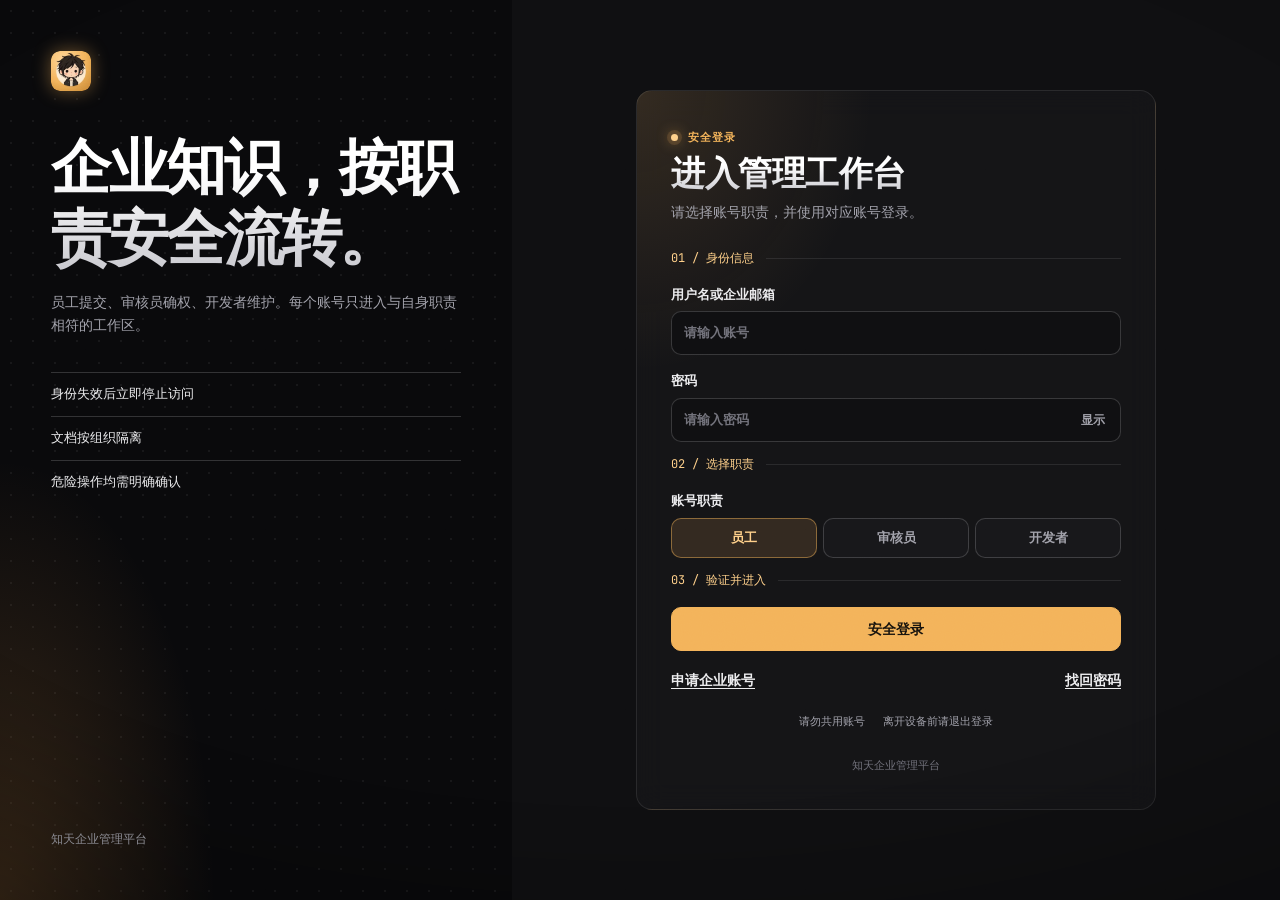
==== developer.html @ a1662280 "fix: 管理端上传上限读取后端配置" ====
<!doctype html>
<html lang="zh-CN">
  <head><meta charset="utf-8" /><meta name="viewport" content="width=device-width, initial-scale=1" /><title>开发者控制台 · 知天管理后台</title><link rel="icon" type="image/png" sizes="32x32" href="./css/brand/favicon-32.png?v=20260930"><link rel="apple-touch-icon" href="./css/brand/apple-touch-icon.png?v=20260930"><link rel="stylesheet" href="./css/style.css?v=lamp-node-20260930" /></head>
  <body>
    <div class="app-layout">
      <aside class="sidebar">
        <a class="brand" href="./developer.html"><span class="brand-symbol" aria-hidden="true"><img src="./css/brand/avatar-128.webp?v=20260930" width="128" height="128" alt="" decoding="async"></span><span><strong>开发者工作台</strong><small>账号、组织与系统治理</small></span></a>
        <nav class="side-nav"><a class="active" href="#accessPanel">注册审批</a><a href="#usersPanel">人员概览</a><a href="#organizationsPanel">组织管理</a><a href="#orgMembershipPanel">组织申请</a><a href="#lobbyPanel">大厅内容</a><a href="#modulesPanel">系统模块</a><a href="#rateLimitPanel">请求限流</a><a href="#metricsPanel">运行检查</a></nav>
        <div class="sidebar-note"><span class="status-dot"></span><div><strong>系统管理入口</strong><small>权限与运行状态集中管理</small></div></div>
        <div class="account-card"><div class="account-avatar">开</div><div><strong id="currentUser"></strong><small>开发者</small></div></div>
        <button id="logoutButton" class="secondary sidebar-logout">退出登录</button>
      </aside>
      <main class="workspace">
        <header class="workspace-header"><div><p class="eyebrow">开发者工作区</p><h1>治理企业知识系统</h1><p class="muted">审批企业权限、管理组织和账号，并检查系统运行状态。</p></div><span class="context-badge">仅开发者可访问</span></header>

        <section id="accessPanel" class="panel table-panel"><div class="section-title"><div><p class="section-kicker">账号准入</p><h2>注册审批</h2><p class="muted">开发者与审核员申请分区处理，批准前请核对申请人身份。</p></div><button id="refreshRequests" class="secondary">刷新申请</button></div><p id="requestStatus" class="message"></p><div class="request-tables"><section><h3>开发者申请</h3><div class="table-wrap"><table><thead><tr><th>邮箱</th><th>申请时间</th><th>可用操作</th></tr></thead><tbody id="developerRequestsTable"></tbody></table></div></section><section><h3>审核员申请</h3><div class="table-wrap"><table><thead><tr><th>邮箱</th><th>申请时间</th><th>可用操作</th></tr></thead><tbody id="reviewerRequestsTable"></tbody></table></div></section></div></section>

        <section id="usersPanel" class="panel table-panel"><div class="section-title"><div><p class="section-kicker">人员与资源</p><h2>人员概览</h2><p id="headcountDate" class="muted">统计日期 -</p></div><button id="refreshUsers" class="secondary">刷新人员</button></div><div class="resource-cards"><div class="enterprise-password-card stat-card"><span>当前企业准入密码</span><strong id="enterprisePasswordValue" class="secret-value is-concealed">加载中...</strong><small id="enterprisePasswordRefresh">下次刷新：-</small><div class="actions"><button id="toggleEnterprisePassword" class="secondary" type="button">显示密码</button><button id="refreshEnterprisePassword" class="secondary" type="button">立即刷新</button></div></div><div class="email-usage-card stat-card"><span>今日邮件发送</span><strong id="emailUsageValue">加载中...</strong><small id="emailUsageDetail">业务日：-</small><button id="refreshEmailUsage" class="secondary">刷新用量</button></div></div><div id="headcountGrid" class="stats-grid headcount-grid"></div><p class="muted">人数统计不含默认引导账号（用户名0/1/2/3）；详情列表仍展示全部账号，便于核查。</p><p id="usersStatus" class="message"></p><section class="developer-section"><h3>开发者详情</h3><div class="table-wrap"><table><thead><tr><th>邮箱或用户名</th><th>状态</th><th>默认账号</th><th>上次登录</th><th>关注</th><th>备注</th></tr></thead><tbody id="developerPersonnelTable"></tbody></table></div></section><section class="developer-section"><h3>审核员详情</h3><div class="table-wrap"><table><thead><tr><th>邮箱或用户名</th><th>状态</th><th>默认账号</th><th>上次登录</th><th>关注</th><th>备注</th></tr></thead><tbody id="reviewerPersonnelTable"></tbody></table></div></section></section>

        <section id="organizationsPanel" class="panel table-panel"><div class="section-title"><div><p class="section-kicker">组织结构</p><h2>组织管理</h2><p class="muted">规范模块按组织自动生成；“默认”组织受保护，不可重命名或删除。</p></div><button id="refreshOrganizations" class="secondary">刷新组织</button></div><form id="createOrganizationForm" class="form-stack compact-form"><label><span>组织名称</span><input id="newOrganizationName" maxlength="50" required /></label><label><span>组织内容描述</span><input id="newOrganizationContent" maxlength="200" placeholder="例如：具体法条、司法解释与案例适用" /></label><button id="createOrganizationButton" type="submit">新建组织</button></form><p id="organizationsStatus" class="message"></p><div class="table-wrap"><table><thead><tr><th>名称</th><th>内容描述</th><th>成员数</th><th>可用操作</th></tr></thead><tbody id="organizationsTable"></tbody></table></div></section>

        <section id="orgMembershipPanel" class="panel table-panel"><div class="section-title"><div><p class="section-kicker">组织成员</p><h2>审核员组织申请</h2><p class="muted">包含审核员申请，以及组织暂无审核员时由员工发起的兜底申请。</p></div><button id="refreshOrgMembership" class="secondary">刷新申请</button></div><p id="orgMembershipStatus" class="message"></p><div class="table-wrap"><table><thead><tr><th>邮箱</th><th>角色</th><th>组织</th><th>类型</th><th>申请时间</th><th>可用操作</th></tr></thead><tbody id="orgMembershipTable"></tbody></table></div></section>

        <section id="lobbyPanel" class="panel"><div class="section-title"><div><p class="section-kicker">公司公共信息</p><h2>大厅内容管理</h2><p class="muted">面向全体员工与审核员展示，属于“默认”大厅的公司级静态信息。</p></div><div class="module-actions"><button id="editLobbyContent" class="secondary">修改内容</button><button id="saveLobbyContent" class="hidden">保存内容</button></div></div><div class="module-editor-grid"><label>工具使用规则<textarea id="lobbyToolRules" rows="6" disabled placeholder="例如：上传前先完成脱敏处理"></textarea></label><label>企业公告<textarea id="lobbyAnnouncements" rows="6" disabled placeholder="例如：本周五 20:00 系统维护"></textarea></label><label>行业准则<textarea id="lobbyIndustryStandards" rows="6" disabled placeholder="例如：参考行业合规白皮书第 3 章"></textarea></label></div><p id="lobbyContentStatus" class="muted"></p></section>

        <details class="diagnostics-deck"><summary><span>02 / 系统维护</span><strong>回答规则、使用上限与运行检查</strong></summary>
        <section id="modulesPanel" class="panel"><div class="section-title"><div><p class="section-kicker">系统回答规则</p><h2>回答规则</h2><p class="muted">修改将影响后续回答，保存前请复核内容与适用范围。</p></div><div class="module-actions"><button id="editSystemModules" class="secondary">修改模块</button><button id="saveSystemModules" class="hidden">保存内容</button></div></div><div class="module-editor-grid"><label>规范模块（按组织自动生成，只读）<textarea id="guidanceModule" rows="6" disabled readonly></textarea></label><label>语气风格模块<textarea id="toneModule" rows="6" disabled placeholder="例如：专业严谨，避免口语化表达"></textarea></label><label>禁用模块<textarea id="forbiddenModule" rows="6" disabled placeholder="例如：不得提供医疗诊断建议"></textarea></label></div><p id="systemModulesStatus" class="muted"></p></section>

        <section id="rateLimitPanel" class="panel"><div class="section-title"><div><p class="section-kicker">流量控制</p><h2>每分钟提问上限</h2><p class="muted">仅作用于对话接口（/chat 与 /chat/stream），按角色统一设置每分钟请求上限。保存后立即生效，无需重启服务。</p></div><button id="saveRateLimits">保存限流配置</button></div><div class="module-editor-grid"><label>客户 customer<input id="rateLimitCustomer" type="number" min="1" max="6000" step="1" /></label><label>员工 employee<input id="rateLimitEmployee" type="number" min="1" max="6000" step="1" /></label><label>审核员 reviewer<input id="rateLimitReviewer" type="number" min="1" max="6000" step="1" /></label><label>开发者 developer<input id="rateLimitDeveloper" type="number" min="1" max="6000" step="1" /></label></div><p id="rateLimitHint" class="muted">取值范围 1–6000 次/分钟；四个角色需同时提交。</p><p id="rateLimitStatus" class="message"></p></section>

        <section id="metricsPanel" class="panel"><div class="section-title"><div><p class="section-kicker">运行监测</p><h2>系统运行状态</h2></div><button id="refreshMetrics" class="secondary">刷新指标</button></div><p id="metricsTimestamp" class="muted">数据截至 -</p><div id="metricsGrid" class="stats-grid metrics-grid"></div><section class="developer-section"><h3>各阶段耗时</h3><div class="table-wrap"><table><thead><tr><th>阶段</th><th>平均耗时</th><th>调用次数</th></tr></thead><tbody id="stageTimingTable"></tbody></table></div></section><section class="developer-section"><h3>请求追踪明细</h3><div class="inline-form"><input id="traceIdQuery" type="text" placeholder="输入追踪编号" /><button id="traceIdSearch" class="secondary">查询</button></div><div id="traceDetail" class="result-box hidden"></div></section><section class="developer-section"><h3>请求耗时趋势</h3><svg id="requestTrendChart" class="trend-chart" viewBox="0 0 720 180" role="img" aria-label="请求耗时趋势"></svg><div class="table-wrap"><table><thead><tr><th>时间</th><th>追踪编号</th><th>模式</th><th>总耗时</th><th>状态</th></tr></thead><tbody id="requestTrendTable"></tbody></table></div></section><p class="system-note">当前数据保存在服务进程内，服务重启后清零；多个服务实例之间不合并统计。</p></section>
        </details>
      </main>
    </div>
    <dialog id="systemModulesConfirm" class="confirm-dialog"><h3>确认保存系统提示词模块？</h3><p class="muted">确定后，新内容将从下一次模型请求开始生效。</p><div class="dialog-actions"><button id="cancelSystemModulesSave" class="secondary">取消</button><button id="discardSystemModules" class="danger">放弃</button><button id="confirmSystemModulesSave">确定</button></div></dialog>
    <dialog id="enterprisePasswordRefreshConfirm" class="confirm-dialog"><h3>确认立即刷新企业密码？</h3><p class="muted">所有待用企业密码的申请人需要重新获取新密码。</p><div class="dialog-actions"><button id="cancelEnterprisePasswordRefresh" class="secondary">取消</button><button id="confirmEnterprisePasswordRefresh">确认刷新</button></div></dialog>
    <script src="./config.js"></script><script src="./js/api.js?v=edit-upload-fix-20261009"></script><script src="./js/account-switcher.js?v=lamp-node-20260930"></script><script src="./js/time.js?v=utc-local-20261001"></script><script src="./js/developer.js?v=upload-error-fix-20261005"></script>
  </body>
</html>
---- css/style.css ----
/* 知天管理后台样式。视觉与知了hub 对齐（Lamp & Node）：中性黑灰暗场、琥珀暖灯为唯一主色。 */

@font-face { font-family: "Montserrat"; font-style: normal; font-weight: 800; font-display: swap; src: url("./fonts/montserrat-latin-800-normal.woff2") format("woff2"); }
@font-face { font-family: "Montserrat"; font-style: normal; font-weight: 900; font-display: swap; src: url("./fonts/montserrat-latin-900-normal.woff2") format("woff2"); }
@font-face { font-family: "JetBrains Mono"; font-style: normal; font-weight: 400; font-display: swap; src: url("./fonts/jetbrains-mono-latin-400-normal.woff2") format("woff2"); }
@font-face { font-family: "JetBrains Mono"; font-style: normal; font-weight: 600; font-display: swap; src: url("./fonts/jetbrains-mono-latin-600-normal.woff2") format("woff2"); }

:root {
  color-scheme: dark;
  --black: #050506;
  --text: #ececee;
  --muted: #a1a1aa;
  --subtle: #71717a;
  --placeholder: var(--subtle);
  --selection-bg: var(--primary);
  --selection-text: var(--on-primary);
  --scrollbar-thumb: var(--subtle);
  --scrollbar-track: var(--bg);
  --line: rgba(255, 255, 255, .09);
  --line-strong: rgba(255, 255, 255, .17);
  --bg: #09090b;
  --surface: #17171a;
  --surface-low: #0f0f11;
  --surface-high: #222226;
  --primary: #f3b35a;
  --primary-hover: #ffd08a;
  --primary-soft: rgba(243, 179, 90, .14);
  --danger: #f2a595;
  --danger-bg: #2a1714;
  --success: #8fd19e;
  --success-bg: #13241a;
  --warning: #e9c27a;
  --warning-bg: #2a2114;
  --on-primary: #17130d;
  --accent-line: rgba(243, 179, 90, .45);
  --sidebar-bg: #0c0c0e;
  --session-hover-bg: rgba(255, 255, 255, .04);
  --welcome-bg: rgba(23, 23, 26, .72);
  --header-bg: rgba(9, 9, 11, .78);
  --bubble-shadow: 0 6px 22px rgba(0, 0, 0, .14);
  --session-shadow: 0 5px 18px rgba(0, 0, 0, .16);
  --sidebar-shadow: 14px 0 40px rgba(0, 0, 0, .34);
  --backdrop-bg: rgba(0, 0, 0, .62);
  --primary-shadow: 0 8px 26px -8px rgba(243, 179, 90, .45);
  --primary-active-shadow: 0 4px 14px -4px rgba(243, 179, 90, .5);
  --radius: 10px;
  --radius-md: 16px;
  --radius-lg: 24px;
  --shadow: 0 18px 48px rgba(0, 0, 0, .24);
  --font: "PingFang SC", "Microsoft YaHei", "Noto Sans CJK SC", "Segoe UI", Arial, sans-serif;
  --font-display: "Montserrat", "PingFang SC", "Microsoft YaHei", "Noto Sans CJK SC", "Segoe UI", Arial, sans-serif;
  --font-mono: "JetBrains Mono", "Cascadia Mono", "SFMono-Regular", Consolas, monospace;
  --amber-hot: #ffd08a;
  --amber-glow: rgba(243, 179, 90, .42);
  --glass-edge: rgba(255, 255, 255, .09);
  --glass: rgba(23, 23, 26, .66);
  --lamp: radial-gradient(70% 60% at 0% 0%, rgba(243, 179, 90, .14), transparent 65%);
  --lamp-low: radial-gradient(60% 70% at 0% 100%, rgba(243, 160, 70, .2), transparent 70%);
  --dot-grid: radial-gradient(rgba(255, 255, 255, .06) 1px, transparent 1.2px);
  --vignette: radial-gradient(ellipse 120% 90% at 50% 40%, transparent 55%, rgba(0, 0, 0, .45));
  --title-fill: linear-gradient(180deg, #ffffff 30%, #c9c9cf);
  --node-ring: 0 0 0 4px rgba(243, 179, 90, .14), 0 0 14px 2px rgba(243, 179, 90, .42);
  --duration-fast: 140ms;
  --duration-base: 220ms;
  --ease: cubic-bezier(.22, 1, .36, 1);
  --shadow-color: rgba(0, 0, 0, .12);
  --space-page: clamp(24px, 4vw, 64px);
  --space-section: 32px;
  --type-display: clamp(38px, 4.7vw, 68px);
  scrollbar-color: var(--scrollbar-thumb) var(--scrollbar-track);
  scrollbar-width: thin;
}

* { box-sizing: border-box; }
html { scroll-behavior: smooth; }
body {
  margin: 0;
  min-height: 100vh;
  background: var(--bg);
  color: var(--text);
  font-family: var(--font);
  font-size: 14px;
  line-height: 1.6;
}
h1, h2, h3, p { margin: 0; }
h1 { font-size: clamp(24px, 3vw, 34px); line-height: 1.25; letter-spacing: -.5px; }
h2 { font-size: 18px; line-height: 1.4; }
h3 { font-size: 15px; line-height: 1.5; }
a { color: inherit; }
button, input, textarea, select { font: inherit; }
button {
  min-height: 40px;
  border: 1px solid var(--primary);
  border-radius: var(--radius);
  padding: 8px 15px;
  background: var(--primary);
  color: var(--on-primary);
  font-weight: 600;
  cursor: pointer;
  box-shadow: 0 2px 6px var(--accent-line);
  transition: background var(--duration-fast) var(--ease), border-color var(--duration-fast) var(--ease), box-shadow var(--duration-fast) var(--ease), transform var(--duration-fast) var(--ease);
}
button:hover { background: var(--primary-hover); border-color: var(--primary-hover); box-shadow: 0 4px 10px var(--accent-line); }
button:active { transform: translateY(1px); }
button:disabled { cursor: not-allowed; opacity: .45; transform: none; }
button.secondary {
  border-color: var(--line-strong);
  background: var(--surface);
  color: var(--text);
  box-shadow: none;
}
button.secondary:hover { border-color: var(--primary); background: var(--primary-soft); color: var(--primary-hover); box-shadow: none; }
button.danger {
  border-color: var(--danger);
  background: var(--surface);
  color: var(--danger);
  box-shadow: none;
}
button.danger:hover { background: var(--danger-bg); }
input, textarea, select {
  width: 100%;
  border: 1px solid var(--line-strong);
  border-radius: var(--radius);
  padding: 10px 12px;
  background: var(--surface);
  color: var(--text);
}
textarea { min-height: 132px; resize: vertical; }
input::placeholder, textarea::placeholder { color: var(--subtle); }
.password-field { position: relative; display: block; }
.password-field input { width: 100%; padding-right: 64px; }
.password-field button {
  position: absolute;
  top: 50%;
  right: 7px;
  min-height: 30px;
  padding: 4px 9px;
  transform: translateY(-50%);
  border: 0;
  background: transparent;
  color: var(--muted);
  font-size: 12px;
}
.password-field button:hover { background: var(--surface-high); color: var(--text); }
input:focus, textarea:focus, select:focus, button:focus-visible, a:focus-visible {
  outline: 3px solid var(--accent-line);
  outline-offset: 2px;
  border-color: var(--primary);
}

/* 工作台骨架 */
.app-layout { min-height: 100vh; display: grid; grid-template-columns: 236px minmax(0, 1fr); }
.sidebar {
  position: sticky;
  top: 0;
  z-index: 5;
  height: 100vh;
  display: flex;
  flex-direction: column;
  padding: 22px 14px 16px;
  background: var(--surface-low);
  border-right: 1px solid var(--line);
}
.brand {
  display: flex;
  align-items: center;
  gap: 11px;
  padding: 0 8px 24px;
  color: var(--text);
  text-decoration: none;
}
.brand-symbol, .brand-mark {
  display: grid;
  place-items: center;
  flex: 0 0 auto;
  background: var(--primary);
  color: var(--on-primary);
  font-weight: 700;
  box-shadow: 0 7px 16px var(--accent-line);
}
.brand-symbol { width: 34px; height: 34px; border-radius: 8px; }
.brand strong, .brand small, .account-card strong, .account-card small, .sidebar-note strong, .sidebar-note small {
  display: block;
}
.brand strong { font-size: 16px; line-height: 20px; }
.brand small, .account-card small, .sidebar-note small { margin-top: 2px; color: var(--muted); font-size: 11px; }
.side-nav { display: grid; gap: 3px; }
.side-nav a, .nav-button {
  display: flex;
  align-items: center;
  width: 100%;
  min-height: 42px;
  padding: 0 12px;
  border-radius: 7px;
  color: var(--muted);
  background: transparent;
  text-decoration: none;
  font-size: 13px;
  font-weight: 600;
  text-align: left;
}
.side-nav a:hover, .nav-button:hover { color: var(--text); background: var(--surface-low); }
.side-nav a.active {
  color: var(--primary-hover);
  background: var(--primary-soft);
  box-shadow: inset 3px 0 0 var(--primary);
}
.sidebar-note {
  display: flex;
  gap: 10px;
  margin-top: auto;
  padding: 14px 9px;
  border-top: 1px solid var(--line);
}
.status-dot {
  width: 8px;
  height: 8px;
  margin-top: 6px;
  border: 2px solid var(--success);
  border-radius: 50%;
  background: var(--success-bg);
}
.account-card { display: flex; align-items: center; gap: 10px; padding: 12px 7px 10px; }
.account-avatar {
  width: 34px;
  height: 34px;
  display: grid;
  place-items: center;
  border: 1px solid var(--line-strong);
  border-radius: 50%;
  background: var(--primary-soft);
  color: var(--primary-hover);
  font-weight: 700;
}
.sidebar-logout { width: 100%; }
.workspace { width: min(1260px, 100%); margin: 0 auto; padding: 30px 36px 72px; }
.workspace-header {
  display: flex;
  align-items: flex-start;
  justify-content: space-between;
  gap: 24px;
  margin-bottom: 20px;
  padding: 22px 24px;
  border: 1px solid var(--line);
  border-radius: calc(var(--radius) + 1px);
  background: var(--surface);
  box-shadow: 0 1px 2px var(--shadow-color);
}
.workspace-header .muted { max-width: 680px; margin-top: 7px; }
.eyebrow, .section-kicker {
  margin-bottom: 5px;
  color: var(--primary);
  font-size: 11px;
  font-weight: 700;
  letter-spacing: .08em;
}
.context-badge, .format-label {
  display: inline-flex;
  align-items: center;
  min-height: 28px;
  padding: 4px 10px;
  border: 1px solid var(--line-strong);
  border-radius: 999px;
  color: var(--primary-hover);
  background: var(--primary-soft);
  font-size: 12px;
  white-space: nowrap;
}

/* 信息层级 */
.panel {
  margin-bottom: 18px;
  padding: 22px 24px;
  border: 1px solid var(--line);
  border-radius: var(--radius);
  background: var(--surface);
  box-shadow: 0 1px 2px var(--shadow-color);
}
.feature-panel { min-height: 330px; }
.table-panel { padding-bottom: 12px; }
.section-title {
  display: flex;
  align-items: flex-start;
  justify-content: space-between;
  gap: 16px;
  margin-bottom: 16px;
}
.section-title.compact { margin-top: 24px; }
.section-copy { margin: -2px 0 18px; color: var(--muted); font-size: 13px; }
.muted { color: var(--muted); }
.hidden { display: none !important; }
.content-grid { display: grid; gap: 16px; }
.two-column { grid-template-columns: repeat(2, minmax(0, 1fr)); }
.workflow-strip {
  display: grid;
  grid-template-columns: 1fr 32px 1fr 32px 1fr;
  align-items: center;
  margin-bottom: 18px;
  padding: 16px 20px;
  border: 1px solid var(--line);
  border-radius: var(--radius);
  background: var(--surface);
}
.workflow-strip div { display: grid; grid-template-columns: 28px 1fr; column-gap: 8px; }
.workflow-strip span { grid-row: 1 / 3; color: var(--primary); font-weight: 700; }
.workflow-strip strong { font-size: 13px; }
.workflow-strip small { color: var(--muted); font-size: 11px; }
.workflow-strip i { height: 1px; background: var(--line-strong); }

/* 表单、表格、反馈 */
.form-stack { display: grid; gap: 14px; }
.form-stack label { display: grid; gap: 6px; color: var(--text); font-size: 13px; font-weight: 600; }
.compact-form { margin-top: 16px; }
.inline-actions { display: grid; grid-template-columns: minmax(0, 1fr) auto; gap: 8px; }
.inline-actions button { white-space: nowrap; }
.inline-form { display: grid; grid-template-columns: minmax(240px, 1fr) auto; gap: 8px; }
.field-hint { display: block; margin-top: 5px; color: var(--muted); font-size: 12px; font-weight: 400; }
.btn-block { width: 100%; min-height: 44px; }
.upload-zone {
  display: grid;
  gap: 12px;
  padding: 18px;
  border: 1px dashed var(--line-strong);
  border-radius: var(--radius);
  background: var(--surface-low);
}
.table-wrap { overflow-x: auto; border: 1px solid var(--line); border-radius: var(--radius); }
table { width: 100%; border-collapse: collapse; }
th, td { padding: 12px 11px; border-bottom: 1px solid var(--line); text-align: left; vertical-align: top; }
th {
  color: var(--muted);
  background: var(--surface-low);
  font-size: 11px;
  font-weight: 700;
  letter-spacing: .04em;
  white-space: nowrap;
}
td { font-size: 13px; }
tbody tr:last-child td { border-bottom: 0; }
tbody tr:hover td { background: var(--surface-high); }
.message { min-height: 20px; margin-top: 10px; color: var(--text); font-size: 13px; font-weight: 600; }
.message.success { color: var(--success); }
.result-box, .preview-panel {
  margin-top: 14px;
  padding: 14px;
  border: 1px solid var(--line-strong);
  border-radius: var(--radius);
  background: var(--surface-low);
  line-height: 1.7;
}
.actions, .module-actions, .dialog-actions { display: flex; align-items: center; gap: 7px; flex-wrap: wrap; }
.badge, .status-badge, .score-badge {
  display: inline-flex;
  align-items: center;
  min-height: 24px;
  padding: 2px 8px;
  border: 1px solid var(--line-strong);
  border-radius: 999px;
  color: var(--text);
  background: var(--surface);
  font-size: 12px;
}
.badge::before, .status-badge::before {
  content: "";
  width: 5px;
  height: 5px;
  margin-right: 6px;
  border-radius: 50%;
  background: currentColor;
}
.badge-pending, .status-pending {
  color: var(--warning);
  border-color: var(--warning);
  border-style: dashed;
  background: var(--warning-bg);
}
.badge-rejected { color: var(--danger); border-color: var(--danger); background: var(--danger-bg); text-decoration: line-through; }
.status-verified, .score-ok { color: var(--success); border-color: var(--success); background: var(--success-bg); }
.score-low { color: var(--muted); background: var(--surface-low); }

/* 数据、编辑器、对话框 */
.stats-grid { display: grid; grid-template-columns: repeat(2, minmax(160px, 1fr)); gap: 10px; margin-top: 14px; }
.metrics-grid { grid-template-columns: repeat(4, minmax(150px, 1fr)); }
.headcount-grid { grid-template-columns: repeat(4, minmax(140px, 1fr)); margin-bottom: 20px; }
.stat-card {
  padding: 16px;
  border: 1px solid var(--line);
  border-top: 3px solid var(--primary);
  border-radius: var(--radius);
  background: var(--surface-low);
}
.stat-card span, .stat-card small { display: block; color: var(--muted); font-size: 12px; }
.stat-card strong { display: block; margin: 7px 0 3px; font-size: 26px; line-height: 1.2; }
.secret-value { transition: filter var(--duration-fast) var(--ease); }
.secret-value.is-concealed {
  filter: blur(7px);
  user-select: none;
}
.enterprise-password-card, .email-usage-card { width: min(290px, 100%); margin: 0; }
.enterprise-password-card strong { letter-spacing: 2px; user-select: all; }
.stat-card button { margin-top: 10px; }
.resource-cards { display: flex; flex-wrap: wrap; gap: 10px; margin-bottom: 14px; }
.request-tables { display: grid; grid-template-columns: repeat(2, minmax(0, 1fr)); gap: 16px; }
.request-tables h3 { margin: 6px 0 9px; }
.developer-section { margin-top: 24px; }
.developer-section h3 { margin-bottom: 10px; }
.module-editor-grid { display: grid; grid-template-columns: repeat(3, minmax(0, 1fr)); gap: 12px; }
.module-editor-grid label { display: grid; gap: 7px; color: var(--text); font-size: 13px; font-weight: 600; }
.module-editor-grid textarea:disabled { color: var(--text); background: var(--surface-low); cursor: default; opacity: 1; }
.confirm-dialog {
  width: min(480px, calc(100vw - 40px));
  border: 1px solid var(--line-strong);
  border-radius: var(--radius);
  padding: 24px;
  color: var(--text);
  background: var(--surface);
}
.confirm-dialog::backdrop { background: var(--backdrop-bg); }
.confirm-dialog h3 { margin-bottom: 8px; }
.dialog-actions { justify-content: flex-end; margin-top: 22px; }
.flag-button { width: 38px; min-height: 38px; padding: 0; border-color: var(--line-strong); background: var(--surface); color: var(--muted); }
.flag-button.is-flagged { border-color: var(--warning); color: var(--warning); background: var(--warning-bg); }
.notes-view { display: flex; align-items: center; justify-content: space-between; gap: 10px; min-width: 200px; }
.notes-view .notes-text { color: var(--text); word-break: break-word; }
.notes-edit { display: grid; grid-template-columns: minmax(150px, 1fr) auto; gap: 7px; min-width: 250px; }
.trace-copy { padding: 4px 8px; border-color: var(--line-strong); background: var(--surface); color: var(--text); font-family: Consolas, monospace; font-size: 11px; }
.one-time-password { display: block; margin: 8px 0 12px; font-size: 24px; letter-spacing: 2px; user-select: all; }
.trend-chart { width: 100%; height: 180px; margin: 10px 0 14px; border: 1px solid var(--line); background: var(--surface-low); }
.trend-grid { stroke: var(--line); }
.trend-line { fill: none; stroke: var(--primary); stroke-width: 2; }
.trend-point { fill: var(--primary); }
.debug-form { display: grid; grid-template-columns: minmax(260px, 1fr) 90px auto auto; gap: 8px; align-items: center; margin-bottom: 12px; }
.debug-checkbox { display: inline-flex; align-items: center; gap: 7px; color: var(--muted); font-size: 12px; white-space: nowrap; }
.debug-checkbox input { width: auto; }
.debug-trusted { background: var(--success-bg); }
.debug-low { color: var(--muted); }
.preview-content { display: grid; gap: 14px; margin-top: 14px; }
.preview-chunk { padding-top: 12px; border-top: 1px solid var(--line); }
.preview-chunk p { white-space: pre-wrap; line-height: 1.75; }
.system-note { margin-top: 18px; padding-top: 12px; border-top: 1px solid var(--line); color: var(--muted); font-size: 12px; }

/* 组织大厅与组织工作区 */
.lobby-grid { display: grid; grid-template-columns: repeat(auto-fit, minmax(220px, 1fr)); gap: 10px; margin: 14px 0 4px; }
.lobby-block, .org-card, .organization-work-card {
  border: 1px solid var(--line);
  border-radius: var(--radius);
  background: var(--surface);
  box-shadow: 0 1px 2px var(--shadow-color);
}
.lobby-block { padding: 15px; }
.lobby-block h3 { margin-bottom: 6px; font-size: 14px; }
.lobby-block p { color: var(--muted); font-size: 13px; white-space: pre-wrap; }
.org-grid, .organization-work-grid { display: grid; grid-template-columns: repeat(auto-fill, minmax(270px, 1fr)); gap: 12px; margin-top: 12px; }
.org-card, .organization-work-card { display: flex; flex-direction: column; gap: 10px; padding: 18px; }
.org-card-head { display: flex; align-items: center; justify-content: space-between; gap: 10px; }
.org-card-summary, .organization-work-card p { min-height: 38px; color: var(--muted); font-size: 13px; }
.org-card-meta { display: flex; gap: 14px; color: var(--muted); font-size: 12px; }
.org-card-actions, .organization-work-card button { margin-top: auto; width: 100%; }
.organization-work-card { position: relative; overflow: hidden; background: var(--surface); }
.organization-work-card::before {
  content: "";
  position: absolute;
  inset: 0 auto 0 0;
  width: 4px;
  background: var(--primary);
}
.organization-work-card h3 { font-size: 17px; }
.organization-work-counts { display: grid; grid-template-columns: repeat(2, minmax(0, 1fr)); gap: 7px; }
.organization-work-counts.single { grid-template-columns: 1fr; }
.organization-work-counts span { padding: 9px 10px; border: 1px solid var(--line); border-radius: 7px; background: var(--surface-low); color: var(--muted); font-size: 12px; }
.organization-work-counts span:first-child { color: var(--warning); background: var(--warning-bg); border-color: var(--line-strong); }
.organization-work-counts span:nth-child(2) { color: var(--success); background: var(--success-bg); border-color: var(--line-strong); }
.organization-work-counts strong { display: block; margin-top: 2px; color: var(--text); font-size: 20px; }
.organization-detail-header { display: grid; grid-template-columns: auto minmax(0, 1fr); align-items: start; gap: 16px; margin-bottom: 18px; padding-bottom: 18px; border-bottom: 1px solid var(--line); }
.organization-detail-header .muted { margin-top: 4px; }
.organization-detail-section { margin-top: 14px; padding: 19px; border: 1px solid var(--line); border-radius: var(--radius); background: var(--surface); }
.organization-detail-section.feature-panel { min-height: 330px; }
.gate-notice { margin: 0 0 16px; padding: 12px 14px; border: 1px dashed var(--line-strong); border-radius: var(--radius); background: var(--surface-low); color: var(--text); font-size: 13px; }
.panel-locked { opacity: .5; }
.org-doc-summary { display: flex; flex-wrap: wrap; gap: 7px; margin: 12px 0 4px; }
.org-doc-chip { display: inline-flex; align-items: center; gap: 6px; padding: 5px 10px; border: 1px solid var(--line); border-radius: 999px; background: var(--surface-low); color: var(--muted); }
.org-target-field:empty { display: none; }

/* 账号入口：舒缓说明区 + 白色表单区 */
.auth-page { background: var(--bg); }
.auth-shell {
  min-height: 100vh;
  display: grid;
  grid-template-columns: minmax(320px, .8fr) minmax(480px, 1.2fr);
}
.auth-intro {
  display: flex;
  flex-direction: column;
  justify-content: space-between;
  min-height: 100vh;
  padding: clamp(36px, 6vw, 76px);
  background: var(--bg);
  color: var(--text);
}
.auth-intro .brand-mark { margin: 0 0 40px; border: 1px solid var(--line-strong); background: var(--primary); color: var(--on-primary); }
.auth-intro h1 { max-width: 460px; font-size: clamp(32px, 4vw, 54px); }
.auth-intro p { max-width: 460px; margin-top: 18px; color: var(--muted); font-size: 14px; }
.auth-assurances { display: grid; gap: 11px; margin-top: 36px; color: var(--text); font-size: 13px; }
.auth-assurances span { padding-top: 11px; border-top: 1px solid var(--line-strong); }
.auth-intro small { color: var(--muted); }
.auth-form-area { display: grid; place-items: center; padding: 32px; }
.auth-redirect-page { min-height: 100vh; }
.auth-card {
  width: min(440px, 100%);
  padding: 34px;
  border: 1px solid var(--line);
  border-radius: var(--radius);
  background: var(--surface);
  box-shadow: var(--shadow);
}
.auth-card > .brand-mark { display: none; }
.brand-mark { width: 48px; height: 48px; margin-bottom: 24px; border-radius: 4px; font-size: 21px; }
.auth-heading .muted { margin-top: 7px; }
.auth-card .form-stack { margin-top: 26px; }
.auth-link { margin-top: 18px; text-align: center; }
.auth-link a { color: var(--text); font-weight: 600; text-underline-offset: 3px; }
.auth-link-split { display: flex; justify-content: space-between; }
.role-note { display: flex; justify-content: center; gap: 18px; margin-top: 22px; color: var(--muted); font-size: 11px; }
.auth-footer { margin-top: 26px; color: var(--subtle); text-align: center; font-size: 11px; }
.role-toggle { display: flex; gap: 6px; }
.role-toggle-option { flex: 1; min-height: 40px; padding: 8px; border-color: var(--line-strong); background: var(--surface); color: var(--muted); }
.role-toggle-option:hover { background: var(--surface-low); color: var(--text); }
.role-toggle-option.active { border-color: var(--accent-line); background: var(--primary-soft); color: var(--primary-hover); }
.redirect-card { text-align: center; }
.redirect-card .brand-mark { display: grid; margin: 0 auto 24px; }
.clipboard-helper { position: fixed; opacity: 0; }
.loading-line { height: 2px; margin-top: 26px; overflow: hidden; background: var(--surface-high); }
.loading-line span { display: block; width: 35%; height: 100%; background: var(--primary); animation: load 1.2s infinite ease-in-out; }
@keyframes load { from { transform: translateX(-110%); } to { transform: translateX(300%); } }

/* 多账号切换 */
.account-switcher { position: relative; margin-bottom: 8px; }
.account-switcher-toggle { display: flex; align-items: center; justify-content: space-between; gap: 8px; width: 100%; padding: 9px 11px; border-color: var(--line-strong); background: var(--surface); color: var(--text); font-size: 12px; text-align: left; }
.account-switcher-toggle:hover { background: var(--surface-low); }
.account-switcher-current, .account-option-name { overflow: hidden; text-overflow: ellipsis; white-space: nowrap; }
.account-switcher-caret, .account-option-role { color: var(--muted); font-size: 10px; }
.account-switcher-menu { position: absolute; bottom: calc(100% + 6px); left: 0; right: 0; z-index: 20; display: grid; gap: 3px; padding: 5px; border: 1px solid var(--line-strong); border-radius: var(--radius); background: var(--surface); box-shadow: var(--shadow); }
.account-option { display: flex; align-items: center; justify-content: space-between; gap: 8px; width: 100%; padding: 8px 9px; border: 0; background: transparent; color: var(--text); font-size: 12px; text-align: left; }
.account-option:hover { background: var(--surface-low); }
.account-option.is-active { background: var(--primary-soft); color: var(--primary-hover); }
.account-option.is-active .account-option-role { color: var(--primary); }
.account-add { justify-content: center; margin-top: 2px; border-top: 1px solid var(--line); border-radius: 0; color: var(--text); font-weight: 600; }
.account-empty { padding: 8px 9px; font-size: 12px; }

/* 三端共用的暗色档案语言：原有 DOM / data 钩子保留。 */
::selection { color: var(--selection-text); background: var(--selection-bg); }
input::placeholder, textarea::placeholder { color: var(--placeholder); opacity: 1; }
* { scrollbar-color: var(--scrollbar-thumb) var(--scrollbar-track); scrollbar-width: thin; }
button { min-height: 44px; box-shadow: none; }
button:hover { box-shadow: none; }
button.danger { background: var(--danger-bg); }
input, select { min-height: 44px; }
input, textarea, select { background: var(--surface-low); }
.workspace { min-width: 0; padding: 48px clamp(24px, 4vw, 64px) 64px; }
.workspace-header { padding-bottom: 32px; align-items: flex-start; }
.workspace-header h1 { font-size: clamp(34px, 4vw, 52px); letter-spacing: -.04em; }
.workspace-header .muted { max-width: 60ch; margin-top: 14px; font-size: 15px; }
.eyebrow, .section-kicker, .format-label { font-family: var(--font-mono); letter-spacing: .08em; }
.brand-symbol, .brand-mark { width: 40px; height: 40px; flex: 0 0 40px; border-radius: 50%; box-shadow: none; }
.sidebar { background: var(--surface-low); }
.side-nav { counter-reset: section; gap: 6px; }
.side-nav a { display: flex; align-items: baseline; gap: 10px; min-width: 0; }
.side-nav a::before { counter-increment: section; content: counter(section, decimal-leading-zero); font: 11px var(--font-mono); opacity: .8; }
.panel { padding: 28px; border-radius: var(--radius-md); background: var(--surface); box-shadow: none; margin-bottom: 24px; }
.panel h2 { font-size: 23px; }
.section-title { gap: 16px; flex-wrap: wrap; }
.section-title .muted { max-width: 65ch; }
.lobby-block, .org-card, .organization-work-card { border-radius: var(--radius-md); background: var(--surface-low); box-shadow: none; }
.organization-work-card h3 { font-size: 20px; }
.table-wrap { max-width: 100%; overflow-x: auto; }
table { font-size: 13px; }
td, th { overflow-wrap: anywhere; }
td code, .trace-copy, .format-label, .status-verified, .score-ok, .score-low { font-family: var(--font-mono); }
.notes-view, .notes-edit { min-width: 0; }
.diagnostics-deck { border-top: 1px solid var(--line-strong); padding-top: 28px; margin-top: 36px; }
.diagnostics-deck > summary { cursor: pointer; color: var(--text); padding: 12px 0 28px; }
.diagnostics-deck > summary span { font: 12px var(--font-mono); color: var(--muted); margin-right: 16px; }
.diagnostics-deck > summary strong { font-size: 20px; }
.diagnostics-deck > summary:focus-visible { outline: 2px solid var(--primary); outline-offset: 4px; }
.diagnostics-deck .panel { background: var(--surface-low); }
.auth-intro { background: var(--bg); padding: var(--space-page); }
.auth-intro .intro-title { font-size: var(--type-display); color: var(--text); line-height: 1.18; font-weight: 600; letter-spacing: -.04em; }
.auth-form-area { background: var(--surface-low); padding: 40px 32px; }
.auth-card { width: 100%; max-width: 520px; background: var(--surface); border-radius: var(--radius-md); box-shadow: none; }
.auth-heading h1 { font-size: 34px; }
.auth-step { display: grid; gap: 16px; min-width: 0; margin: 0; padding: 18px 0 0; border: 0; border-top: 1px solid var(--line); }
.auth-step legend { padding: 0 12px 0 0; font: 12px var(--font-mono); color: var(--primary-hover); }
.auth-step label { min-width: 0; }
.auth-step .inline-actions { display: flex; flex-wrap: wrap; }
.auth-step .inline-actions input { flex: 1 1 130px; width: 0; }
.auth-step .message:empty { display: none; }
.auth-step .btn-block { width: 100%; }
.stat-card, .organization-detail-section { border-radius: var(--radius-md); }
.context-badge { white-space: normal; }
@media (max-width: 820px) {
  .workspace { padding: 28px 16px 48px; }
  .workspace-header { flex-direction: column; gap: 14px; }
  .workspace-header h1 { font-size: 36px; }
  .panel { padding: 20px 16px; }
  .lobby-grid, .org-grid, .organization-work-grid { grid-template-columns: minmax(0, 1fr); }
  .auth-intro .intro-title { font-size: 30px; }
  .auth-intro .brand-mark { margin-bottom: 20px; }
  .auth-intro > div > p:not(.intro-title) { display: none; }
  .auth-link-split { flex-wrap: wrap; gap: 12px; }
  .diagnostics-deck > summary span { display: block; margin-bottom: 10px; }
}
/* ---------- Lamp & Node：暖灯、节点与玻璃质感（只改显示层） ---------- */

body::before,
body::after { position: fixed; inset: 0; content: ""; pointer-events: none; }
body::before { z-index: 60; background-image: url("./grain.svg"); background-size: 180px 180px; mix-blend-mode: overlay; opacity: .06; }
body::after { z-index: 59; background: var(--vignette); }

.auth-page,
.auth-redirect-page { background: var(--lamp), var(--bg); }
.auth-intro { background: var(--lamp-low), var(--dot-grid) 0 0 / 22px 22px, var(--bg); }
.workspace { background: var(--lamp), var(--bg); }
.sidebar { background: var(--sidebar-bg); }

.brand-mark {
  border-color: var(--accent-line);
  background: radial-gradient(circle at 30% 25%, var(--amber-hot), var(--primary) 60%);
  box-shadow: 0 0 22px var(--amber-glow);
  color: var(--on-primary);
  font-weight: 900;
}

.auth-intro h1,
.auth-intro .intro-title,
.auth-heading h1,
.workspace-header h1 {
  font-family: var(--font-display);
  font-weight: 900;
  background: var(--title-fill);
  -webkit-background-clip: text;
  background-clip: text;
  color: transparent;
}

.eyebrow,
.section-kicker { display: inline-flex; align-items: center; gap: 10px; color: var(--primary); }
.eyebrow::before,
.section-kicker::before {
  width: 7px;
  height: 7px;
  flex: none;
  border-radius: 50%;
  background: var(--amber-hot);
  box-shadow: var(--node-ring);
  content: "";
}

.side-nav a { position: relative; }
.side-nav a.active { box-shadow: inset 2px 0 0 var(--primary); }
.side-nav a.active::after {
  position: absolute;
  top: 50%;
  right: 12px;
  width: 6px;
  height: 6px;
  transform: translateY(-50%);
  border-radius: 50%;
  background: var(--amber-hot);
  box-shadow: var(--node-ring);
  content: "";
}

.auth-card,
.panel,
.stat-card,
.org-card,
.redirect-card {
  border-color: var(--glass-edge);
  background: var(--lamp), var(--glass);
  backdrop-filter: blur(14px);
  -webkit-backdrop-filter: blur(14px);
}
.diagnostics-deck .panel { background: var(--glass); }

input:focus, textarea:focus, select:focus { box-shadow: 0 0 0 3px var(--primary-soft), 0 0 22px -8px var(--amber-glow); }
.trend-line { filter: drop-shadow(0 0 4px var(--amber-glow)); }

/* 头像图标自带外框与内圆：去掉底色与边框，只保留光晕 */
.brand-mark,
.auth-intro .brand-mark,
.brand-symbol { display: block; overflow: hidden; border: 0; border-radius: 22.5%; background: none; box-shadow: 0 0 18px var(--amber-glow); }
.brand-mark img,
.brand-symbol img { display: block; width: 100%; height: 100%; }

@media (max-width: 860px) {
  .auth-intro { background: transparent; }
}

@media (prefers-reduced-motion: reduce) {
  *, *::before, *::after { animation-duration: 1ms !important; animation-iteration-count: 1 !important; transition-duration: 1ms !important; scroll-behavior: auto !important; }
}

@media (max-width: 1000px) {
  .app-layout { grid-template-columns: 210px minmax(0, 1fr); }
  .workspace { padding: 28px 24px 52px; }
  .metrics-grid, .headcount-grid { grid-template-columns: repeat(2, minmax(0, 1fr)); }
  .module-editor-grid, .request-tables, .two-column { grid-template-columns: 1fr; }
  .debug-form { grid-template-columns: minmax(0, 1fr) 88px; }
  .debug-checkbox { white-space: normal; }
  .auth-shell { grid-template-columns: 320px 1fr; }
  .auth-intro { padding: 42px 32px; }
}

@media (max-width: 820px) {
  .app-layout { display: block; }
  .sidebar { position: static; width: 100%; height: auto; padding: 14px; }
  .brand { padding-bottom: 14px; }
  .side-nav { grid-template-columns: repeat(2, minmax(0, 1fr)); }
  .sidebar-note { display: none; }
  .account-card { margin-top: 8px; }
  .workspace { padding: 24px 14px 40px; }
  .workspace-header, .section-title { align-items: flex-start; }
  .two-column, .stats-grid, .metrics-grid, .headcount-grid { grid-template-columns: 1fr; }
  .workflow-strip { grid-template-columns: 1fr; gap: 12px; }
  .workflow-strip i { display: none; }
  .debug-form, .inline-form, .organization-detail-header { grid-template-columns: 1fr; }
  .feature-panel, .organization-detail-section.feature-panel { min-height: auto; }
  .auth-shell { display: block; }
  .auth-intro { min-height: auto; padding: 30px 24px; }
  .auth-intro h1 { font-size: 28px; }
  .auth-intro .auth-assurances, .auth-intro small { display: none; }
  .auth-form-area { padding: 20px 14px 36px; }
  .auth-card { padding: 26px 20px; }
  .role-note { flex-direction: column; align-items: center; gap: 3px; }
}
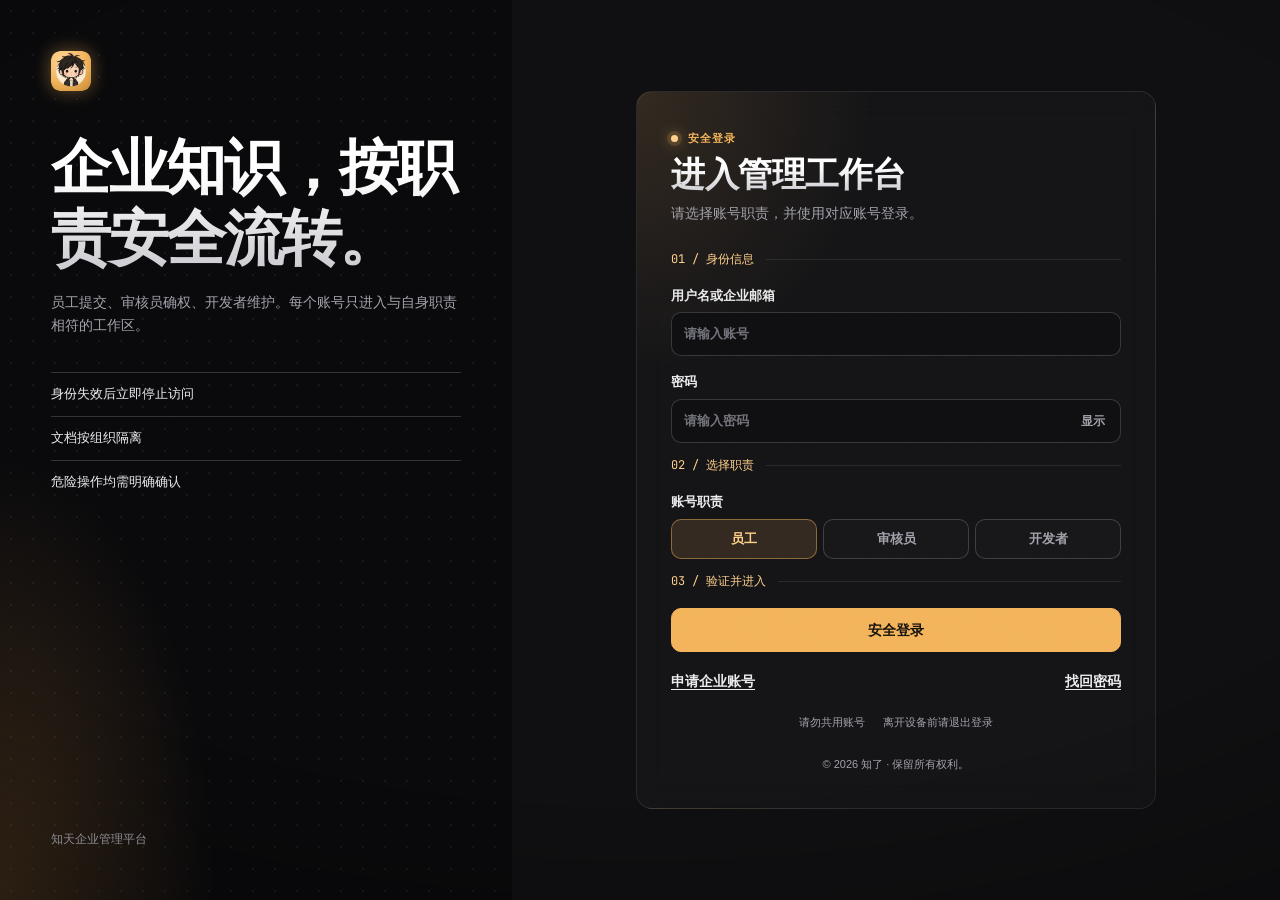
==== commit 706dc3cd: "feat: 管理端版权行与爬虫规则" ====
--- a/developer.html
+++ b/developer.html
@@ -1,6 +1,6 @@
 <!doctype html>
 <html lang="zh-CN">
-  <head><meta charset="utf-8" /><meta name="viewport" content="width=device-width, initial-scale=1" /><title>开发者控制台 · 知天管理后台</title><link rel="icon" type="image/png" sizes="32x32" href="./css/brand/favicon-32.png?v=20260930"><link rel="apple-touch-icon" href="./css/brand/apple-touch-icon.png?v=20260930"><link rel="stylesheet" href="./css/style.css?v=lamp-node-20260930" /></head>
+  <head><meta charset="utf-8" /><meta name="viewport" content="width=device-width, initial-scale=1" /><title>开发者控制台 · 知天管理后台</title><link rel="icon" type="image/png" sizes="32x32" href="./css/brand/favicon-32.png?v=20260930"><link rel="apple-touch-icon" href="./css/brand/apple-touch-icon.png?v=20260930"><link rel="stylesheet" href="./css/style.css?v=copyright-20261009" /></head>
   <body>
     <div class="app-layout">
       <aside class="sidebar">
@@ -30,6 +30,7 @@
 
         <section id="metricsPanel" class="panel"><div class="section-title"><div><p class="section-kicker">运行监测</p><h2>系统运行状态</h2></div><button id="refreshMetrics" class="secondary">刷新指标</button></div><p id="metricsTimestamp" class="muted">数据截至 -</p><div id="metricsGrid" class="stats-grid metrics-grid"></div><section class="developer-section"><h3>各阶段耗时</h3><div class="table-wrap"><table><thead><tr><th>阶段</th><th>平均耗时</th><th>调用次数</th></tr></thead><tbody id="stageTimingTable"></tbody></table></div></section><section class="developer-section"><h3>请求追踪明细</h3><div class="inline-form"><input id="traceIdQuery" type="text" placeholder="输入追踪编号" /><button id="traceIdSearch" class="secondary">查询</button></div><div id="traceDetail" class="result-box hidden"></div></section><section class="developer-section"><h3>请求耗时趋势</h3><svg id="requestTrendChart" class="trend-chart" viewBox="0 0 720 180" role="img" aria-label="请求耗时趋势"></svg><div class="table-wrap"><table><thead><tr><th>时间</th><th>追踪编号</th><th>模式</th><th>总耗时</th><th>状态</th></tr></thead><tbody id="requestTrendTable"></tbody></table></div></section><p class="system-note">当前数据保存在服务进程内，服务重启后清零；多个服务实例之间不合并统计。</p></section>
         </details>
+        <footer class="copyright-line">© 2026 知了 · 保留所有权利。</footer>
       </main>
     </div>
     <dialog id="systemModulesConfirm" class="confirm-dialog"><h3>确认保存系统提示词模块？</h3><p class="muted">确定后，新内容将从下一次模型请求开始生效。</p><div class="dialog-actions"><button id="cancelSystemModulesSave" class="secondary">取消</button><button id="discardSystemModules" class="danger">放弃</button><button id="confirmSystemModulesSave">确定</button></div></dialog>
--- a/css/style.css
+++ b/css/style.css
@@ -685,6 +685,8 @@
 input:focus, textarea:focus, select:focus { box-shadow: 0 0 0 3px var(--primary-soft), 0 0 22px -8px var(--amber-glow); }
 .trend-line { filter: drop-shadow(0 0 4px var(--amber-glow)); }
 
+.copyright-line { margin: 24px 0 0; color: var(--muted); font-size: 11px; line-height: 1.6; text-align: center; overflow-wrap: anywhere; }
+
 /* 头像图标自带外框与内圆：去掉底色与边框，只保留光晕 */
 .brand-mark,
 .auth-intro .brand-mark,
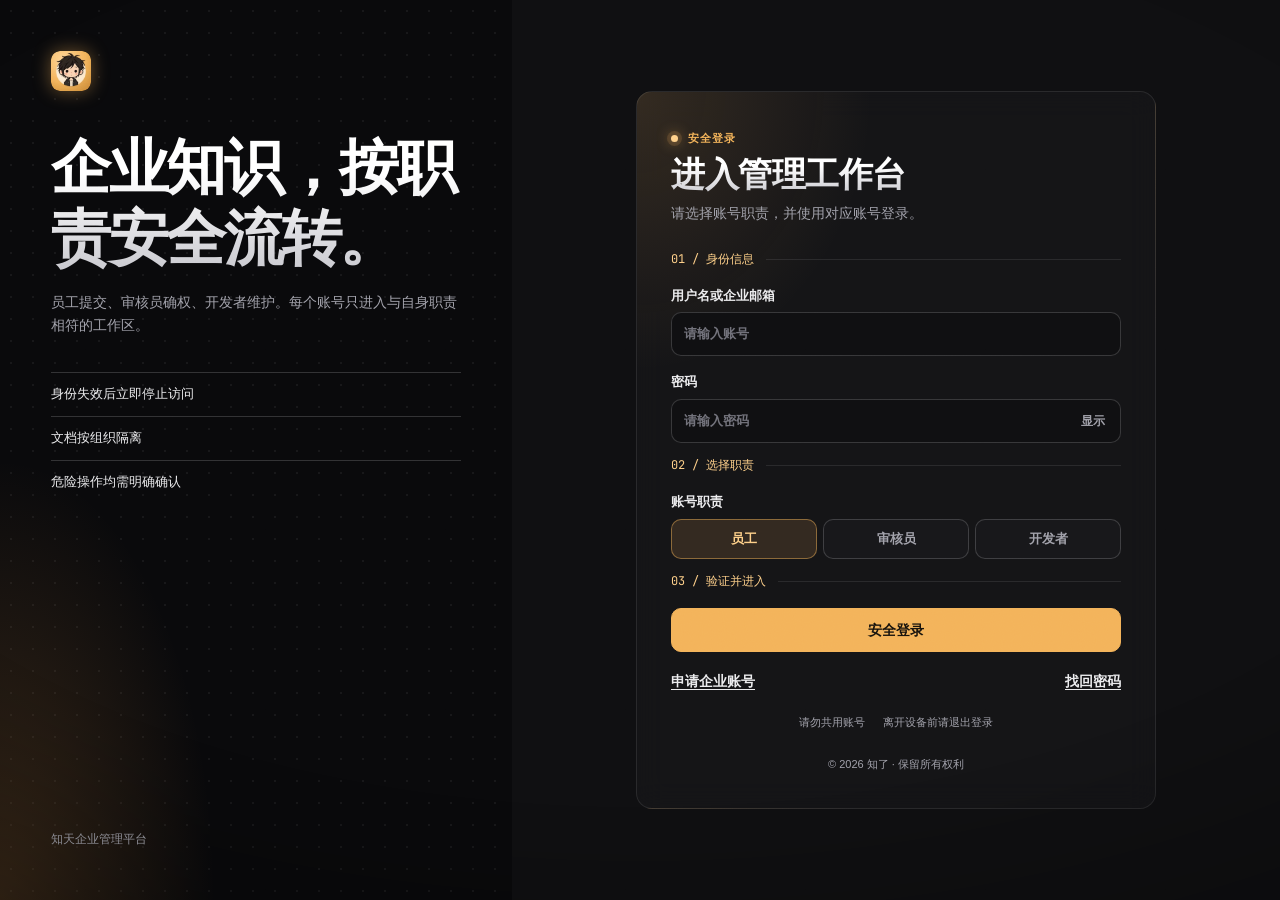
==== commit 130b9d0b: "fix: 版权行去掉末尾句号" ====
--- a/developer.html
+++ b/developer.html
@@ -30,7 +30,7 @@
 
         <section id="metricsPanel" class="panel"><div class="section-title"><div><p class="section-kicker">运行监测</p><h2>系统运行状态</h2></div><button id="refreshMetrics" class="secondary">刷新指标</button></div><p id="metricsTimestamp" class="muted">数据截至 -</p><div id="metricsGrid" class="stats-grid metrics-grid"></div><section class="developer-section"><h3>各阶段耗时</h3><div class="table-wrap"><table><thead><tr><th>阶段</th><th>平均耗时</th><th>调用次数</th></tr></thead><tbody id="stageTimingTable"></tbody></table></div></section><section class="developer-section"><h3>请求追踪明细</h3><div class="inline-form"><input id="traceIdQuery" type="text" placeholder="输入追踪编号" /><button id="traceIdSearch" class="secondary">查询</button></div><div id="traceDetail" class="result-box hidden"></div></section><section class="developer-section"><h3>请求耗时趋势</h3><svg id="requestTrendChart" class="trend-chart" viewBox="0 0 720 180" role="img" aria-label="请求耗时趋势"></svg><div class="table-wrap"><table><thead><tr><th>时间</th><th>追踪编号</th><th>模式</th><th>总耗时</th><th>状态</th></tr></thead><tbody id="requestTrendTable"></tbody></table></div></section><p class="system-note">当前数据保存在服务进程内，服务重启后清零；多个服务实例之间不合并统计。</p></section>
         </details>
-        <footer class="copyright-line">© 2026 知了 · 保留所有权利。</footer>
+        <footer class="copyright-line">© 2026 知了 · 保留所有权利</footer>
       </main>
     </div>
     <dialog id="systemModulesConfirm" class="confirm-dialog"><h3>确认保存系统提示词模块？</h3><p class="muted">确定后，新内容将从下一次模型请求开始生效。</p><div class="dialog-actions"><button id="cancelSystemModulesSave" class="secondary">取消</button><button id="discardSystemModules" class="danger">放弃</button><button id="confirmSystemModulesSave">确定</button></div></dialog>
